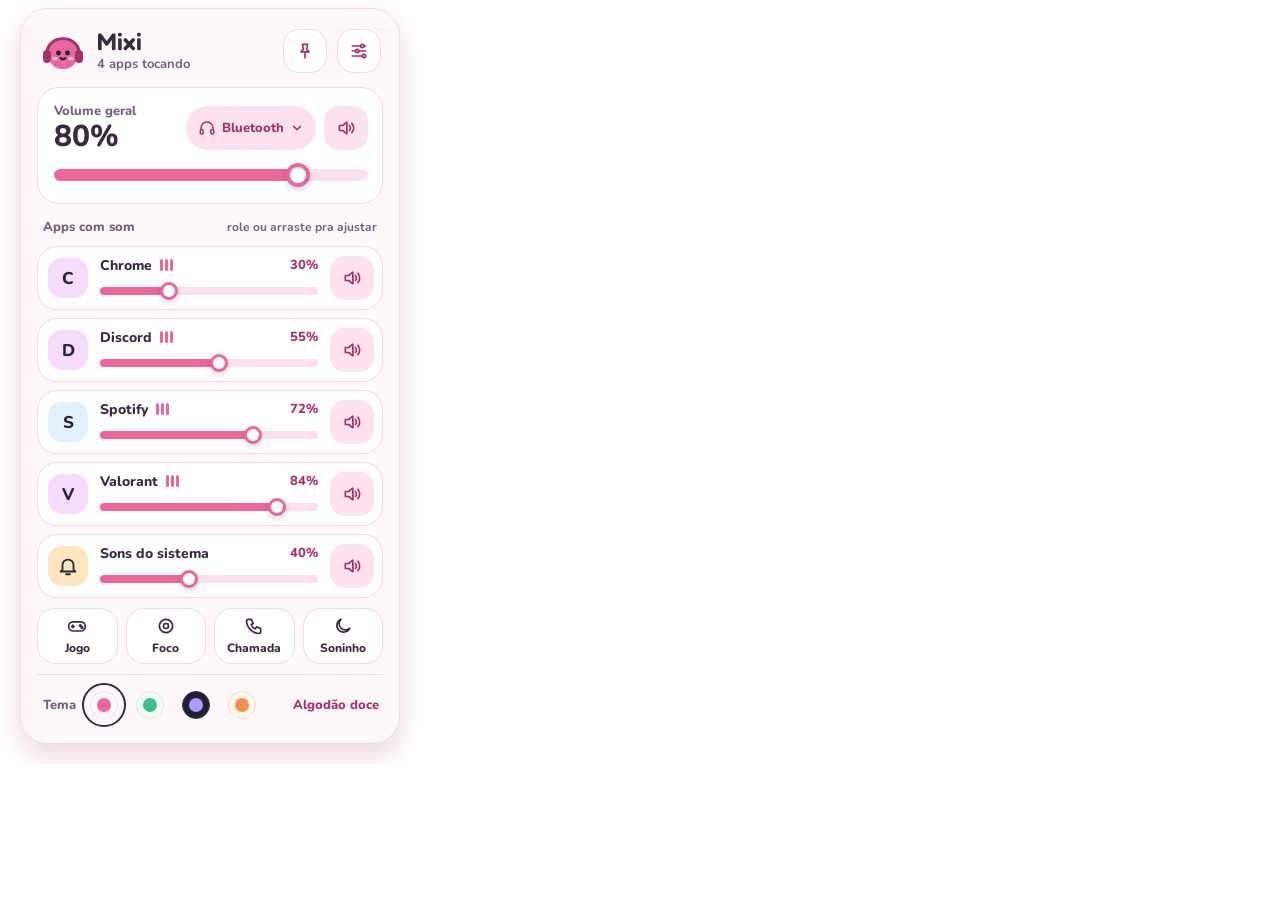
==== ui/index.html @ b7170e2e "Mixi: volume de cada app na bandeja do Windows, com troca de saída e temas - Painel na bandeja (Taur" ====
<!doctype html>
<html lang="pt-BR" data-theme="algodao">
<head>
<meta charset="utf-8">
<title>Mixi</title>
<link rel="preconnect" href="https://fonts.googleapis.com">
<link rel="stylesheet" href="https://fonts.googleapis.com/css2?family=Fredoka:wght@500;600&amp;family=Nunito:wght@500;600;700;800&amp;display=swap">
<link rel="stylesheet" href="style.css">
</head>
<body>
<main id="panel" class="panel" aria-label="Mixi, volume dos apps">

  <header class="head">
    <svg class="mascot" viewBox="0 0 48 48" aria-hidden="true">
      <path class="m-band" d="M8 27 C8 7, 40 7, 40 27"></path>
      <rect class="m-body" x="10" y="13" width="28" height="29" rx="13"></rect>
      <rect class="m-cup" x="4" y="23" width="8" height="13" rx="4"></rect>
      <rect class="m-cup" x="36" y="23" width="8" height="13" rx="4"></rect>
      <g class="m-eyes"><circle cx="19.5" cy="26" r="2.4"></circle><circle cx="28.5" cy="26" r="2.4"></circle></g>
      <ellipse class="m-cheek" cx="16" cy="31.5" rx="2.8" ry="1.8"></ellipse>
      <ellipse class="m-cheek" cx="32" cy="31.5" rx="2.8" ry="1.8"></ellipse>
      <path class="m-smile" d="M21.5 31 q2.5 2.6 5 0"></path>
    </svg>
    <div class="title">
      <div class="brand">Mixi</div>
      <div id="liveLabel" class="sub">carregando…</div>
    </div>
    <button id="pinBtn" class="icon-btn" aria-label="Manter painel aberto" aria-pressed="false" title="Manter aberto">
      <svg viewBox="0 0 24 24" aria-hidden="true"><path d="M9 4h6l-1 6 3 3H7l3-3z"></path><path d="M12 13v7"></path></svg>
    </button>
    <button id="menuBtn" class="icon-btn" aria-label="Configurações" aria-haspopup="true" aria-expanded="false" title="Configurações">
      <svg viewBox="0 0 24 24" aria-hidden="true"><path d="M4 6h10M18 6h2M4 12h4M12 12h8M4 18h12"></path><circle cx="16" cy="6" r="2"></circle><circle cx="10" cy="12" r="2"></circle><circle cx="18" cy="18" r="2"></circle></svg>
    </button>

    <div id="menu" class="menu" role="menu" hidden>
      <label class="menu-item switch">
        <span>Iniciar com o Windows</span>
        <input id="autostart" type="checkbox" role="menuitemcheckbox">
        <span class="knob" aria-hidden="true"></span>
      </label>
      <button class="menu-item" role="menuitem" data-action="mixer">Abrir mixer do Windows</button>
      <button class="menu-item" role="menuitem" data-action="sound">Configurações de som</button>
      <button class="menu-item danger" role="menuitem" data-action="quit">Sair do Mixi</button>
    </div>
  </header>

  <section class="card master" aria-label="Volume geral">
    <div class="master-top">
      <div class="master-text">
        <div class="label">Volume geral</div>
        <div id="masterLabel" class="big">–</div>
      </div>
      <button id="deviceBtn" class="pill" title="Trocar saída de áudio" aria-haspopup="true" aria-expanded="false">
        <span id="deviceIcon" class="pill-icon" aria-hidden="true"></span>
        <span id="deviceName">Saída</span>
        <svg class="chev" viewBox="0 0 24 24" aria-hidden="true"><path d="M6 9l6 6 6-6"></path></svg>
      </button>
      <button id="masterMute" class="icon-btn mute" aria-label="Silenciar tudo" aria-pressed="false"></button>
    </div>
    <input id="masterSlider" class="slider big-slider" type="range" min="0" max="100" value="0" aria-label="Volume geral">

    <div id="outMenu" class="menu out-menu" role="menu" aria-label="Saída de áudio" hidden>
      <div class="menu-title">Tocar som em</div>
      <div id="outList" class="out-list"></div>
      <button class="menu-item subtle" role="menuitem" data-action="sound">Configurações de som</button>
    </div>
  </section>

  <div class="section-head">
    <span>Apps com som</span>
    <span class="hint">role ou arraste pra ajustar</span>
  </div>

  <section id="apps" class="apps" aria-label="Volume por app"></section>

  <div id="modes" class="modes" role="group" aria-label="Modos rápidos"></div>

  <footer class="foot">
    <span class="label">Tema</span>
    <div id="themes" class="themes" role="group" aria-label="Tema"></div>
    <span id="themeName" class="theme-name"></span>
  </footer>
</main>
<script src="app.js"></script>
</body>
</html>
---- ui/style.css ----
/* ---------- temas ---------- */
:root, [data-theme="algodao"] {
  --bg: #FFF8FB; --surface: #FFFFFF; --text: #3A2A3F; --sub: #76607C;
  --accent: #E8679F; --soft: #FBE2EE; --ink: #A3326B; --on-accent: #4A1030;
  --muted-fill: #DCC9D3; --border: #F2DAE6; --cheek: #FFC4DC;
  --shadow: 0 12px 28px rgba(176, 72, 120, 0.22);
}
[data-theme="menta"] {
  --bg: #F3FBF7; --surface: #FFFFFF; --text: #1F3A30; --sub: #52705F;
  --accent: #3DBE8B; --soft: #D8F3E6; --ink: #1B7451; --on-accent: #0F3D2A;
  --muted-fill: #C4D9CE; --border: #D9EDE2; --cheek: #FFA3B5;
  --shadow: 0 12px 28px rgba(40, 130, 95, 0.22);
}
[data-theme="noite"] {
  --bg: #211D33; --surface: #2C2744; --text: #F4F1FF; --sub: #B8B1D6;
  --accent: #A99BFF; --soft: #3E3762; --ink: #D3CBFF; --on-accent: #1B1730;
  --muted-fill: #5A5378; --border: #3A3457; --cheek: #FF9FC6;
  --shadow: 0 12px 28px rgba(10, 6, 30, 0.5);
}
[data-theme="pessego"] {
  --bg: #FFF6EF; --surface: #FFFFFF; --text: #40281C; --sub: #7A5645;
  --accent: #F4904F; --soft: #FDE4D3; --ink: #A3470F; --on-accent: #4A1F05;
  --muted-fill: #E3CDBE; --border: #F3DDCC; --cheek: #E8564A;
  --shadow: 0 12px 28px rgba(190, 100, 50, 0.22);
}

/* ---------- base ---------- */
* { box-sizing: border-box; }
html, body { margin: 0; background: transparent; overflow: hidden; }
body {
  padding: 8px 20px 20px;
  font-family: 'Nunito', 'Segoe UI Variable Text', 'Segoe UI', system-ui, sans-serif;
  color: var(--text);
  user-select: none;
  -webkit-font-smoothing: antialiased;
}
button { font: inherit; color: inherit; border: 0; background: none; padding: 0; margin: 0; cursor: pointer; }
button:focus-visible, input:focus-visible + .knob { outline: 3px solid var(--text); outline-offset: 2px; }
svg { display: block; }
[hidden] { display: none !important; }

/* ---------- painel ---------- */
.panel {
  position: relative;
  width: 380px;
  padding: 16px;
  display: flex; flex-direction: column; gap: 10px;
  background: var(--bg);
  border: 1px solid var(--border);
  border-radius: 28px;
  box-shadow: var(--shadow);
  transition: background-color .25s ease, border-color .25s ease;
}
.panel.enter { animation: pop-in .22s cubic-bezier(.2, .9, .3, 1.2); }
@keyframes pop-in {
  from { opacity: 0; transform: translateY(14px) scale(.98); }
  to { opacity: 1; transform: none; }
}

/* cabeçalho */
.head { position: relative; display: flex; align-items: center; gap: 10px; padding: 2px; }
.mascot { width: 48px; height: 48px; flex-shrink: 0; }
.m-band { fill: none; stroke: var(--ink); stroke-width: 3.5; stroke-linecap: round; }
.m-body { fill: var(--accent); }
.m-cup { fill: var(--ink); }
.m-eyes { fill: #2B1D2F; transform-origin: 24px 26px; animation: blink 5s infinite; }
.m-cheek { fill: var(--cheek); }
.m-smile { fill: none; stroke: #2B1D2F; stroke-width: 2; stroke-linecap: round; }
@keyframes blink { 0%, 94%, 100% { transform: scaleY(1); } 96% { transform: scaleY(.1); } }
.title { display: flex; flex-direction: column; flex-grow: 1; min-width: 0; }
.brand { font-family: 'Fredoka', 'Nunito', sans-serif; font-weight: 600; font-size: 24px; line-height: 1.1; }
.sub { font-size: 13px; font-weight: 700; color: var(--sub); }

.icon-btn {
  width: 44px; height: 44px; flex-shrink: 0;
  display: flex; align-items: center; justify-content: center;
  border-radius: 16px;
  background: var(--surface); border: 1px solid var(--border); color: var(--ink);
  transition: transform .12s ease, background-color .15s ease;
}
.icon-btn:hover { transform: translateY(-1px); }
.icon-btn:active { transform: scale(.94); }
.icon-btn svg { width: 20px; height: 20px; fill: none; stroke: currentColor; stroke-width: 2; stroke-linecap: round; stroke-linejoin: round; }
.icon-btn[aria-pressed="true"], .icon-btn[aria-expanded="true"] { background: var(--accent); border-color: var(--accent); color: var(--on-accent); }

/* menu de configurações */
.menu {
  position: absolute; top: 52px; right: 0; z-index: 10;
  width: 240px; padding: 6px;
  display: flex; flex-direction: column; gap: 2px;
  background: var(--surface); border: 1px solid var(--border); border-radius: 18px;
  box-shadow: var(--shadow);
}
.menu-item {
  display: flex; align-items: center; justify-content: space-between; gap: 10px;
  min-height: 40px; padding: 0 12px; border-radius: 12px;
  font-size: 14px; font-weight: 700; text-align: left; cursor: pointer;
}
.menu-item:hover { background: var(--soft); }
.menu-item.danger { color: var(--ink); }
.switch input { position: absolute; opacity: 0; pointer-events: none; }
.knob { position: relative; width: 38px; height: 22px; flex-shrink: 0; border-radius: 999px; background: var(--muted-fill); transition: background-color .15s; }
.knob::after { content: ""; position: absolute; top: 3px; left: 3px; width: 16px; height: 16px; border-radius: 50%; background: #fff; transition: transform .15s; }
.switch input:checked + .knob { background: var(--accent); }
.switch input:checked + .knob::after { transform: translateX(16px); }

/* menu de saídas de áudio */
.out-menu { top: 66px; right: 12px; width: 300px; }
.menu-title { padding: 6px 12px 4px; font-size: 12px; font-weight: 800; color: var(--sub); }
.out-list { display: flex; flex-direction: column; gap: 2px; }
.out-item { justify-content: flex-start; min-height: 48px; width: 100%; }
.out-item .out-icon { width: 32px; height: 32px; flex-shrink: 0; display: flex; align-items: center; justify-content: center; border-radius: 11px; background: var(--soft); color: var(--ink); }
.out-item .out-icon svg { width: 18px; height: 18px; fill: none; stroke: currentColor; stroke-width: 2; stroke-linecap: round; stroke-linejoin: round; }
.out-item .out-text { display: flex; flex-direction: column; min-width: 0; flex-grow: 1; line-height: 1.2; }
.out-item .out-name { white-space: nowrap; overflow: hidden; text-overflow: ellipsis; }
.out-item .out-detail { font-size: 12px; font-weight: 600; color: var(--sub); white-space: nowrap; overflow: hidden; text-overflow: ellipsis; }
.out-item .out-check { width: 20px; height: 20px; flex-shrink: 0; fill: none; stroke: var(--ink); stroke-width: 2.6; stroke-linecap: round; stroke-linejoin: round; visibility: hidden; }
.out-item[aria-checked="true"] { background: var(--soft); }
.out-item[aria-checked="true"] .out-icon { background: var(--accent); color: var(--on-accent); }
.out-item[aria-checked="true"] .out-check { visibility: visible; }
.out-item.busy { opacity: .6; pointer-events: none; }
.menu-item.subtle { margin-top: 4px; border-top: 1px solid var(--border); border-radius: 0 0 12px 12px; font-size: 13px; color: var(--ink); }
.pill[aria-expanded="true"] { background: var(--accent); color: var(--on-accent); }
.pill-icon { display: flex; }

/* cartão do volume geral */
.card { background: var(--surface); border: 1px solid var(--border); border-radius: 22px; }
.master { position: relative; padding: 14px 14px 16px 16px; display: flex; flex-direction: column; gap: 10px; }
.master-top { display: flex; align-items: center; gap: 8px; }
.master-text { display: flex; flex-direction: column; flex-grow: 1; min-width: 0; }
.label { font-size: 13px; font-weight: 800; color: var(--sub); }
.big { font-size: 30px; font-weight: 800; line-height: 1.1; font-variant-numeric: tabular-nums; }
.pill {
  height: 44px; max-width: 150px; padding: 0 12px;
  display: flex; align-items: center; gap: 6px;
  border-radius: 999px; background: var(--soft); color: var(--ink);
  font-size: 13px; font-weight: 800;
}
.pill span { white-space: nowrap; overflow: hidden; text-overflow: ellipsis; }
.pill svg { width: 18px; height: 18px; flex-shrink: 0; fill: none; stroke: currentColor; stroke-width: 2; stroke-linecap: round; stroke-linejoin: round; }
.pill .chev { width: 14px; height: 14px; stroke-width: 2.6; }

/* sliders */
.slider {
  --v: 50%; --fill: var(--accent);
  -webkit-appearance: none; appearance: none;
  width: 100%; height: 20px; margin: 0; background: transparent; cursor: pointer;
}
.slider::-webkit-slider-runnable-track {
  height: 8px; border-radius: 999px;
  background: linear-gradient(to right, var(--fill) 0 var(--v), var(--soft) var(--v) 100%);
}
.slider::-webkit-slider-thumb {
  -webkit-appearance: none; appearance: none;
  width: 18px; height: 18px; margin-top: -5px; border-radius: 50%;
  background: #fff; border: 3px solid var(--fill);
  box-shadow: 0 2px 6px rgba(0, 0, 0, .18);
  transition: transform .12s ease;
}
.slider:hover::-webkit-slider-thumb, .slider:active::-webkit-slider-thumb { transform: scale(1.15); }
.slider:focus-visible { outline: none; }
.slider:focus-visible::-webkit-slider-thumb { outline: 3px solid var(--text); outline-offset: 2px; }
.big-slider { height: 24px; }
.big-slider::-webkit-slider-runnable-track { height: 12px; }
.big-slider::-webkit-slider-thumb { width: 24px; height: 24px; margin-top: -6px; border-width: 4px; }
.is-muted .slider, .slider.is-muted { --fill: var(--muted-fill); }

/* lista de apps */
.section-head { display: flex; align-items: center; justify-content: space-between; padding: 4px 6px 0; font-size: 13px; font-weight: 800; color: var(--sub); }
.section-head .hint { font-size: 12px; font-weight: 700; }
.apps {
  display: flex; flex-direction: column; gap: 8px;
  max-height: 382px; overflow-y: auto; margin-right: -6px; padding-right: 6px;
}
.apps::-webkit-scrollbar { width: 6px; }
.apps::-webkit-scrollbar-thumb { background: var(--border); border-radius: 3px; }
.row {
  display: flex; align-items: center; gap: 12px;
  padding: 8px 8px 8px 10px;
  background: var(--surface); border: 1px solid var(--border); border-radius: 20px;
  animation: row-in .2s ease;
}
@keyframes row-in { from { opacity: 0; transform: translateY(4px); } to { opacity: 1; transform: none; } }
.tile {
  width: 40px; height: 40px; flex-shrink: 0;
  display: flex; align-items: center; justify-content: center;
  border-radius: 14px; color: #2B2440; font-weight: 800; font-size: 17px;
}
.tile img { width: 26px; height: 26px; }
.tile svg { width: 22px; height: 22px; fill: none; stroke: currentColor; stroke-width: 2; stroke-linecap: round; stroke-linejoin: round; }
.mid { display: flex; flex-direction: column; gap: 6px; flex-grow: 1; min-width: 0; }
.line { display: flex; align-items: center; gap: 8px; height: 20px; }
.name { font-size: 14px; font-weight: 800; white-space: nowrap; overflow: hidden; text-overflow: ellipsis; }
.pct { margin-left: auto; font-size: 13px; font-weight: 800; color: var(--ink); font-variant-numeric: tabular-nums; }
.is-muted .name, .is-muted .pct { color: var(--sub); }
.mute { width: 44px; height: 44px; border-radius: 15px; background: var(--soft); border-color: transparent; }
.mute[aria-pressed="true"] { background: var(--accent); color: var(--on-accent); }
.empty { padding: 22px 12px; text-align: center; font-size: 14px; font-weight: 700; color: var(--sub); background: var(--surface); border: 1px dashed var(--border); border-radius: 20px; }

/* barrinhas de "tocando" */
.eq { display: none; align-items: flex-end; gap: 2px; height: 12px; }
.playing .eq { display: flex; }
.eq i { display: block; width: 3px; height: 12px; border-radius: 2px; background: var(--accent); transform-origin: 50% 100%; animation: bounce 900ms ease-in-out infinite; }
.eq i:nth-child(2) { animation-delay: -300ms; animation-duration: 700ms; }
.eq i:nth-child(3) { animation-delay: -600ms; animation-duration: 1100ms; }
@keyframes bounce { 0%, 100% { transform: scaleY(.35); } 50% { transform: scaleY(1); } }

/* modos */
.modes { display: grid; grid-template-columns: repeat(4, minmax(0, 1fr)); gap: 8px; }
.mode {
  height: 56px; display: flex; flex-direction: column; align-items: center; justify-content: center; gap: 4px;
  border-radius: 18px; background: var(--surface); border: 1px solid var(--border);
  font-size: 12px; font-weight: 800; transition: transform .12s ease, background-color .15s;
}
.mode:hover { transform: translateY(-1px); }
.mode:active { transform: scale(.96); }
.mode svg { width: 20px; height: 20px; fill: none; stroke: currentColor; stroke-width: 2; stroke-linecap: round; stroke-linejoin: round; }
.mode[aria-pressed="true"] { background: var(--accent); border-color: var(--accent); color: var(--on-accent); }

/* rodapé de temas */
.foot { display: flex; align-items: center; gap: 2px; padding: 8px 4px 0 6px; border-top: 1px solid var(--border); }
.foot .label { margin-right: 4px; }
.themes { display: flex; gap: 2px; }
.swatch { width: 44px; height: 44px; border-radius: 50%; display: flex; align-items: center; justify-content: center; border: 2px solid transparent; }
.swatch[aria-pressed="true"] { border-color: var(--text); }
.swatch span { width: 28px; height: 28px; border-radius: 50%; display: flex; align-items: center; justify-content: center; }
.swatch span::after { content: ""; width: 14px; height: 14px; border-radius: 50%; background: var(--sw-accent); }
.theme-name { margin-left: auto; font-size: 13px; font-weight: 800; color: var(--ink); }

/* Painel fechado: nada anima (a WebView continua desenhando mesmo com a janela escondida). */
.asleep *, .asleep *::before, .asleep *::after { animation-play-state: paused !important; }
.asleep .eq { display: none !important; }

@media (prefers-reduced-motion: reduce) {
  *, *::before, *::after { animation: none !important; transition: none !important; }
}
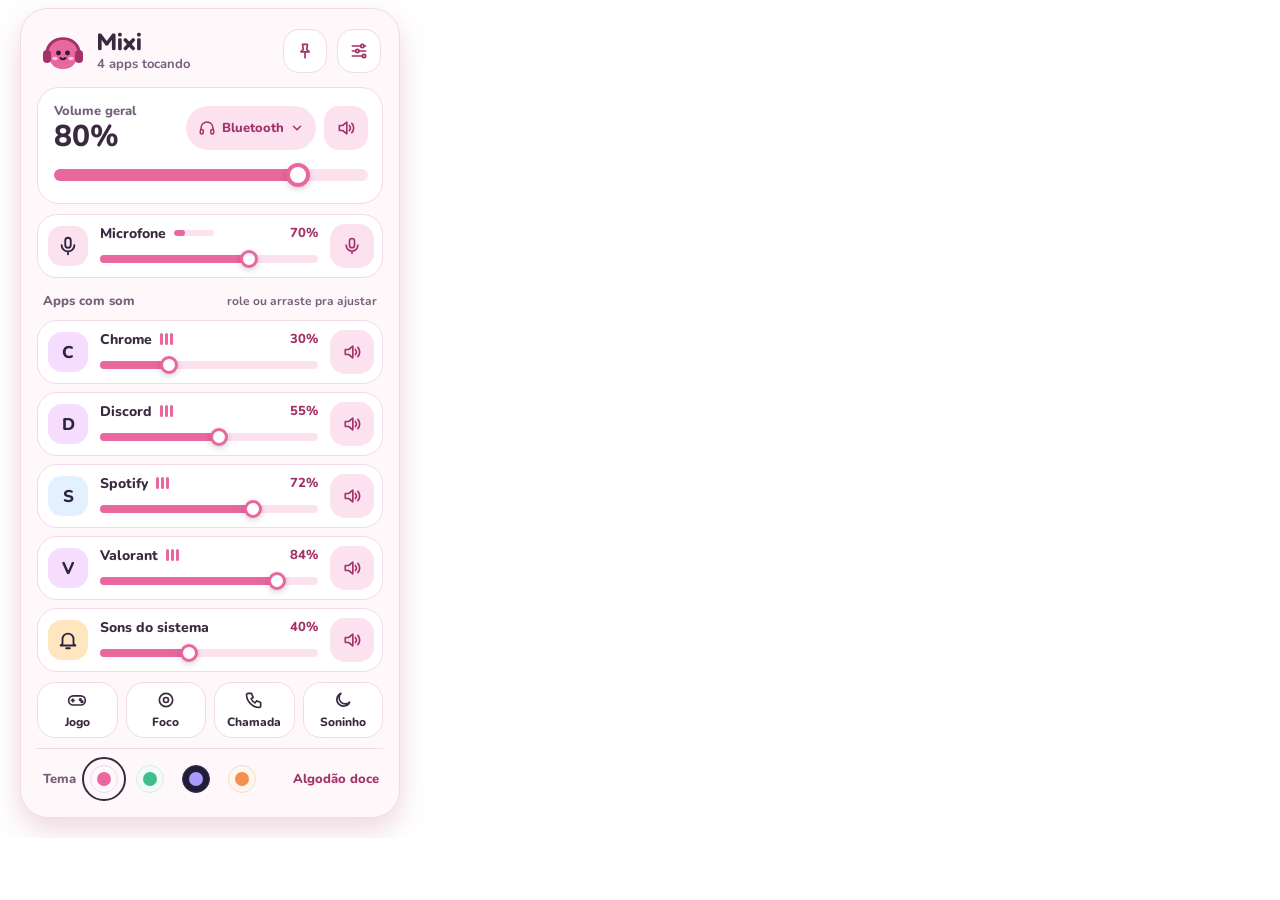
==== commit ab332076: "Microfone, atalhos do seu jeito e mascote que reage na bandeja - Microfone no painel: volume, mudo (" ====
--- a/ui/index.html
+++ b/ui/index.html
@@ -20,6 +20,7 @@
       <ellipse class="m-cheek" cx="16" cy="31.5" rx="2.8" ry="1.8"></ellipse>
       <ellipse class="m-cheek" cx="32" cy="31.5" rx="2.8" ry="1.8"></ellipse>
       <path class="m-smile" d="M21.5 31 q2.5 2.6 5 0"></path>
+      <path class="m-mouth-muted" d="M21.5 32 h5"></path>
     </svg>
     <div class="title">
       <div class="brand">Mixi</div>
@@ -38,6 +39,10 @@
         <input id="autostart" type="checkbox" role="menuitemcheckbox">
         <span class="knob" aria-hidden="true"></span>
       </label>
+      <button class="menu-item" role="menuitem" data-action="hotkeys">
+        <span>Atalhos de teclado</span>
+        <svg class="menu-chev" viewBox="0 0 24 24" aria-hidden="true"><path d="M9 6l6 6-6 6"></path></svg>
+      </button>
       <button class="menu-item" role="menuitem" data-action="mixer">Abrir mixer do Windows</button>
       <button class="menu-item" role="menuitem" data-action="sound">Configurações de som</button>
       <button class="menu-item danger" role="menuitem" data-action="quit">Sair do Mixi</button>
@@ -66,6 +71,21 @@
     </div>
   </section>
 
+  <section id="micCard" class="row mic-row" aria-label="Microfone" hidden>
+    <div class="tile mic-tile" aria-hidden="true">
+      <svg viewBox="0 0 24 24"><rect x="9" y="3" width="6" height="11" rx="3"></rect><path d="M5 11a7 7 0 0 0 14 0M12 18v3"></path></svg>
+    </div>
+    <div class="mid">
+      <div class="line">
+        <span id="micName" class="name">Microfone</span>
+        <span class="mic-level" aria-hidden="true"><i id="micLevel"></i></span>
+        <span id="micPct" class="pct"></span>
+      </div>
+      <input id="micSlider" class="slider" type="range" min="0" max="100" aria-label="Volume do microfone">
+    </div>
+    <button id="micMute" class="icon-btn mute" aria-pressed="false" title="Ctrl+Alt+M"></button>
+  </section>
+
   <div class="section-head">
     <span>Apps com som</span>
     <span class="hint">role ou arraste pra ajustar</span>
@@ -74,6 +94,31 @@
   <section id="apps" class="apps" aria-label="Volume por app"></section>
 
   <div id="modes" class="modes" role="group" aria-label="Modos rápidos"></div>
+
+  <section id="hkView" class="hk-view" aria-label="Atalhos de teclado" hidden>
+    <div class="hk-top">
+      <button id="hkBack" class="icon-btn" aria-label="Voltar">
+        <svg viewBox="0 0 24 24" aria-hidden="true"><path d="M15 6l-6 6 6 6"></path></svg>
+      </button>
+      <div class="hk-title">
+        <div class="hk-heading">Atalhos de teclado</div>
+        <div class="sub">funcionam de qualquer lugar</div>
+      </div>
+      <label class="switch switch-only" title="Ligar ou desligar todos">
+        <input id="hkEnabled" type="checkbox" aria-label="Atalhos ligados">
+        <span class="knob" aria-hidden="true"></span>
+      </label>
+    </div>
+    <div id="hkList" class="hk-list"></div>
+    <div class="hk-actions">
+      <button id="hkAdd" class="pill">
+        <svg viewBox="0 0 24 24" aria-hidden="true"><path d="M12 5v14M5 12h14"></path></svg>
+        <span>Novo atalho</span>
+      </button>
+      <button id="hkReset" class="link-btn">Restaurar padrão</button>
+    </div>
+    <p class="hk-hint">Clique nas teclas pra gravar outra combinação. Use Ctrl, Alt ou Win junto (ou uma tecla F sozinha). <b>Esc</b> cancela, <b>Backspace</b> apaga.</p>
+  </section>
 
   <footer class="foot">
     <span class="label">Tema</span>
--- a/ui/style.css
+++ b/ui/style.css
@@ -37,6 +37,8 @@
 button { font: inherit; color: inherit; border: 0; background: none; padding: 0; margin: 0; cursor: pointer; }
 button:focus-visible, input:focus-visible + .knob { outline: 3px solid var(--text); outline-offset: 2px; }
 svg { display: block; }
+/* O clique sempre cai no botão, nunca no desenho de dentro (que pode ser trocado). */
+button svg, button span, button img { pointer-events: none; }
 [hidden] { display: none !important; }
 
 /* ---------- painel ---------- */
@@ -65,7 +67,14 @@
 .m-cup { fill: var(--ink); }
 .m-eyes { fill: #2B1D2F; transform-origin: 24px 26px; animation: blink 5s infinite; }
 .m-cheek { fill: var(--cheek); }
-.m-smile { fill: none; stroke: #2B1D2F; stroke-width: 2; stroke-linecap: round; }
+.m-smile, .m-mouth-muted { fill: none; stroke: #2B1D2F; stroke-width: 2; stroke-linecap: round; }
+.m-mouth-muted { display: none; }
+.mic-muted .m-smile { display: none; }
+/* som (volume geral) mudo: os fones do mascote ficam cinza */
+.m-band, .m-cup { transition: stroke .2s ease, fill .2s ease; }
+.sound-muted .m-band { stroke: var(--muted-fill); }
+.sound-muted .m-cup { fill: var(--muted-fill); }
+.mic-muted .m-mouth-muted { display: inline; }
 @keyframes blink { 0%, 94%, 100% { transform: scaleY(1); } 96% { transform: scaleY(.1); } }
 .title { display: flex; flex-direction: column; flex-grow: 1; min-width: 0; }
 .brand { font-family: 'Fredoka', 'Nunito', sans-serif; font-weight: 600; font-size: 24px; line-height: 1.1; }
@@ -103,6 +112,62 @@
 .knob::after { content: ""; position: absolute; top: 3px; left: 3px; width: 16px; height: 16px; border-radius: 50%; background: #fff; transition: transform .15s; }
 .switch input:checked + .knob { background: var(--accent); }
 .switch input:checked + .knob::after { transform: translateX(16px); }
+
+/* menu de configurações */
+.menu { width: 260px; }
+.menu-chev { width: 16px; height: 16px; fill: none; stroke: currentColor; stroke-width: 2.4; stroke-linecap: round; stroke-linejoin: round; }
+
+/* editor de atalhos: ocupa o painel no lugar do conteúdo */
+.panel.editing > :not(.head):not(.hk-view) { display: none !important; }
+.hk-view { display: flex; flex-direction: column; gap: 10px; }
+.hk-top { display: flex; align-items: center; gap: 10px; }
+.hk-title { flex-grow: 1; min-width: 0; }
+.hk-heading { font-size: 18px; font-weight: 800; line-height: 1.2; }
+.switch-only { position: relative; display: flex; padding: 10px 2px; cursor: pointer; }
+.switch-only input { position: absolute; opacity: 0; }
+.hk-list { display: flex; flex-direction: column; gap: 8px; max-height: 470px; overflow-y: auto; margin-right: -6px; padding-right: 6px; }
+.hk-list::-webkit-scrollbar { width: 6px; }
+.hk-list::-webkit-scrollbar-thumb { background: var(--border); border-radius: 3px; }
+.hk-list.off { opacity: .55; }
+.hk-card { display: flex; flex-direction: column; gap: 8px; padding: 10px; background: var(--surface); border: 1px solid var(--border); border-radius: 18px; animation: row-in .2s ease; }
+.hk-card.bad { border-color: var(--accent); }
+.hk-row1, .hk-row2 { display: flex; align-items: center; gap: 8px; }
+.keys {
+  flex-grow: 1; min-height: 40px; display: flex; flex-wrap: wrap; align-items: center; gap: 4px;
+  padding: 4px 8px; border-radius: 12px; background: var(--soft); border: 2px dashed transparent; text-align: left;
+}
+.keys:hover { border-color: var(--accent); }
+.keys.recording { border-color: var(--accent); background: var(--bg); }
+.keys kbd {
+  padding: 3px 8px; border-radius: 8px; background: var(--surface); border: 1px solid var(--border); border-bottom-width: 3px;
+  font: inherit; font-size: 12px; font-weight: 800; color: var(--ink);
+}
+.keys .plus { font-size: 12px; font-weight: 800; color: var(--sub); }
+.keys .ph { font-size: 13px; font-weight: 700; color: var(--sub); }
+.hk-card .del { width: 40px; height: 40px; border-radius: 13px; }
+.hk-card select {
+  flex: 1; min-width: 0; height: 38px; padding: 0 30px 0 10px; border-radius: 12px;
+  border: 1px solid var(--border); background-color: var(--bg); color: var(--text);
+  font: inherit; font-size: 13px; font-weight: 700; appearance: none; cursor: pointer;
+  background-image: url("data:image/svg+xml,%3Csvg xmlns='http://www.w3.org/2000/svg' viewBox='0 0 24 24' fill='none' stroke='%23998aa3' stroke-width='2.6' stroke-linecap='round' stroke-linejoin='round'%3E%3Cpath d='M6 9l6 6 6-6'/%3E%3C/svg%3E");
+  background-repeat: no-repeat; background-position: right 10px center; background-size: 14px;
+}
+.hk-card select:focus-visible { outline: 3px solid var(--text); outline-offset: 1px; }
+.hk-card option { background: var(--surface); color: var(--text); }
+.hk-status { font-size: 12px; font-weight: 800; color: var(--ink); padding: 0 4px; }
+.hk-actions { display: flex; align-items: center; gap: 10px; }
+.hk-actions .pill svg { width: 16px; height: 16px; fill: none; stroke: currentColor; stroke-width: 2.4; stroke-linecap: round; }
+.link-btn { margin-left: auto; padding: 10px 6px; font-size: 13px; font-weight: 800; color: var(--sub); text-decoration: underline; text-underline-offset: 3px; }
+.hk-hint { margin: 0; padding: 0 4px; font-size: 12px; font-weight: 600; line-height: 1.45; color: var(--sub); }
+.hk-hint b { color: var(--ink); }
+
+/* microfone */
+.mic-tile { background: var(--soft); color: var(--ink); }
+.mic-level { width: 40px; height: 6px; flex-shrink: 0; border-radius: 3px; background: var(--soft); overflow: hidden; }
+.mic-level i { display: block; height: 100%; width: 0; border-radius: 3px; background: var(--accent); transition: width .12s linear; }
+.mic-row.is-muted { background: var(--soft); border-color: var(--accent); }
+.mic-row.is-muted .mic-tile { background: var(--accent); color: var(--on-accent); }
+.mic-row.is-muted .pct { color: var(--ink); }
 
 /* menu de saídas de áudio */
 .out-menu { top: 66px; right: 12px; width: 300px; }
@@ -230,6 +295,7 @@
 /* Painel fechado: nada anima (a WebView continua desenhando mesmo com a janela escondida). */
 .asleep *, .asleep *::before, .asleep *::after { animation-play-state: paused !important; }
 .asleep .eq { display: none !important; }
+.asleep .mic-level i { transition: none; }
 
 @media (prefers-reduced-motion: reduce) {
   *, *::before, *::after { animation: none !important; transition: none !important; }
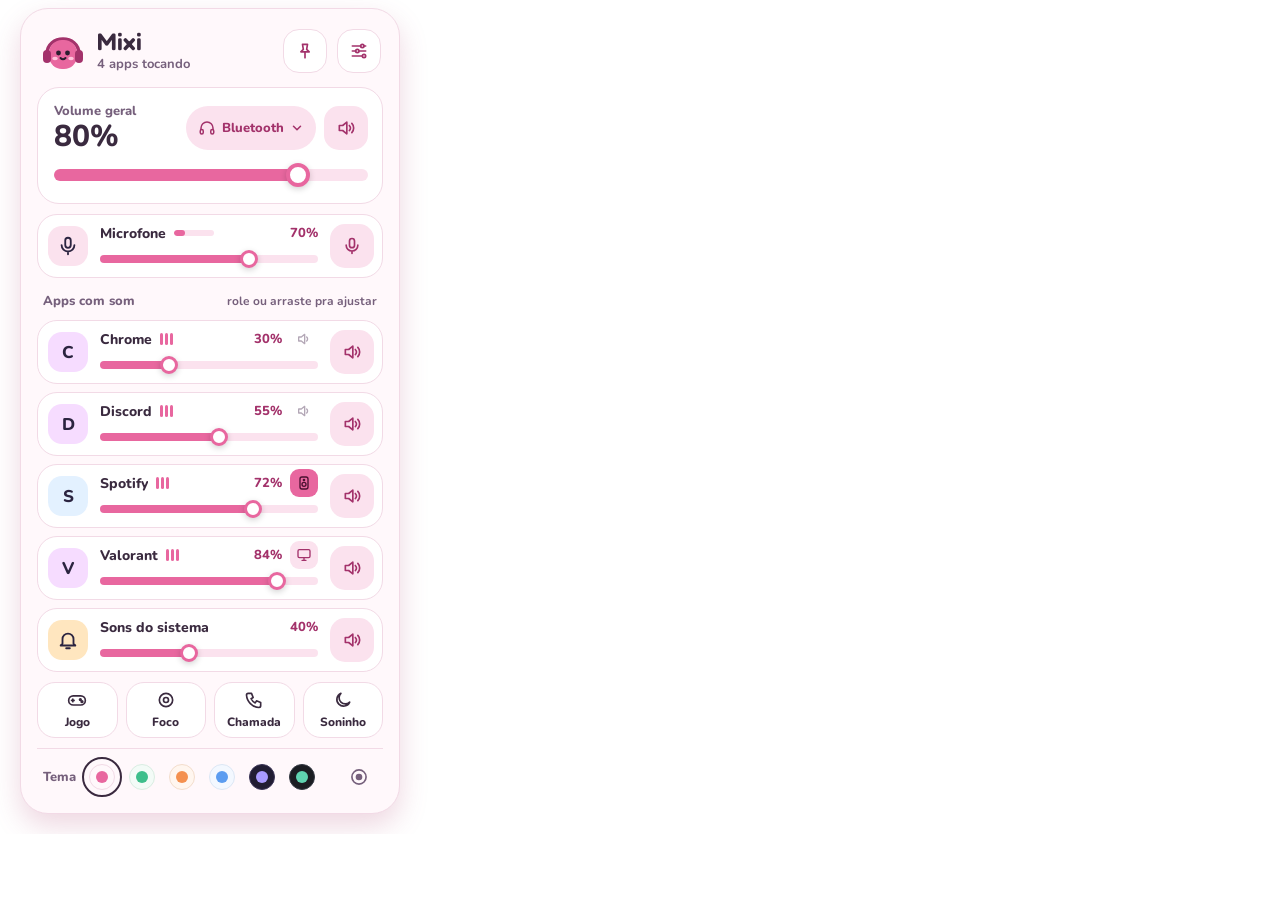
==== commit e855599f: "Mixi 0.2.0: saída por app, automático, seus modos, temas e instalador - Saída por app (AudioPolicyCo" ====
--- a/ui/index.html
+++ b/ui/index.html
@@ -3,8 +3,7 @@
 <head>
 <meta charset="utf-8">
 <title>Mixi</title>
-<link rel="preconnect" href="https://fonts.googleapis.com">
-<link rel="stylesheet" href="https://fonts.googleapis.com/css2?family=Fredoka:wght@500;600&amp;family=Nunito:wght@500;600;700;800&amp;display=swap">
+<link rel="stylesheet" href="fonts/fonts.css">
 <link rel="stylesheet" href="style.css">
 </head>
 <body>
@@ -43,11 +42,33 @@
         <span>Atalhos de teclado</span>
         <svg class="menu-chev" viewBox="0 0 24 24" aria-hidden="true"><path d="M9 6l6 6-6 6"></path></svg>
       </button>
+      <button class="menu-item" role="menuitem" data-action="modes">
+        <span>Modos</span>
+        <svg class="menu-chev" viewBox="0 0 24 24" aria-hidden="true"><path d="M9 6l6 6-6 6"></path></svg>
+      </button>
+      <button class="menu-item" role="menuitem" data-action="auto">
+        <span>Automático</span>
+        <svg class="menu-chev" viewBox="0 0 24 24" aria-hidden="true"><path d="M9 6l6 6-6 6"></path></svg>
+      </button>
+      <label class="menu-item switch">
+        <span>Avisar versão nova</span>
+        <input id="checkUpdates" type="checkbox" role="menuitemcheckbox">
+        <span class="knob" aria-hidden="true"></span>
+      </label>
       <button class="menu-item" role="menuitem" data-action="mixer">Abrir mixer do Windows</button>
       <button class="menu-item" role="menuitem" data-action="sound">Configurações de som</button>
       <button class="menu-item danger" role="menuitem" data-action="quit">Sair do Mixi</button>
+      <div id="versionLine" class="menu-title version-line"></div>
     </div>
   </header>
+
+  <div id="updateBar" class="update-bar" role="status" hidden>
+    <span class="update-text">Tem versão nova: <b id="updateVersion"></b></span>
+    <button id="updateGet" class="pill">Baixar</button>
+    <button id="updateLater" class="update-x" aria-label="Agora não (não avisar mais dessa versão)">
+      <svg viewBox="0 0 24 24" aria-hidden="true"><path d="M6 6l12 12M18 6L6 18"></path></svg>
+    </button>
+  </div>
 
   <section class="card master" aria-label="Volume geral">
     <div class="master-top">
@@ -93,9 +114,116 @@
 
   <section id="apps" class="apps" aria-label="Volume por app"></section>
 
+  <div id="routeMenu" class="menu route-menu" role="menu" hidden>
+    <div id="routeTitle" class="menu-title">Onde esse app toca</div>
+    <div id="routeList" class="out-list"></div>
+    <p class="route-hint">Se o som não trocar na hora, pause e dê play de novo. O Windows lembra a escolha pras próximas vezes.</p>
+  </div>
+
   <div id="modes" class="modes" role="group" aria-label="Modos rápidos"></div>
 
-  <section id="hkView" class="hk-view" aria-label="Atalhos de teclado" hidden>
+  <section id="modesView" class="view auto-view" aria-label="Modos" hidden>
+    <div class="hk-top">
+      <button id="modesBack" class="icon-btn" aria-label="Voltar">
+        <svg viewBox="0 0 24 24" aria-hidden="true"><path d="M15 6l-6 6 6 6"></path></svg>
+      </button>
+      <div class="hk-title">
+        <div class="hk-heading">Modos</div>
+        <div class="sub">os botões que ajustam tudo de uma vez</div>
+      </div>
+    </div>
+    <div class="auto-list">
+      <div id="modeForm" class="auto-card mode-form" hidden>
+        <div class="auto-title" id="mfTitle">Novo modo</div>
+        <input id="mfName" class="auto-input" maxlength="14" placeholder="Nome (ex.: Filme)" aria-label="Nome do modo">
+        <div id="mfIcons" class="icon-pick" role="radiogroup" aria-label="Ícone do modo"></div>
+        <label class="auto-check"><input id="mfMaster" type="checkbox"> <span id="mfMasterLabel">Volume geral</span></label>
+        <div class="auto-desc">Apps que esse modo ajusta (os outros ficam como estão):</div>
+        <div id="mfApps" class="mf-apps"></div>
+        <label id="mfNowRow" class="auto-check"><input id="mfNow" type="checkbox"> <span>Usar os volumes de agora</span></label>
+        <div class="hk-actions">
+          <button id="mfSave" class="pill">Salvar modo</button>
+          <button id="mfCancel" class="link-btn">Cancelar</button>
+        </div>
+      </div>
+      <div id="modeList" class="mode-list"></div>
+    </div>
+    <button id="modeNew" class="pill mode-new">
+      <svg viewBox="0 0 24 24" aria-hidden="true"><path d="M12 5v14M5 12h14"></path></svg>
+      <span>Salvar os volumes de agora como modo</span>
+    </button>
+  </section>
+
+  <section id="autoView" class="view auto-view" aria-label="Automático" hidden>
+    <div class="hk-top">
+      <button id="autoBack" class="icon-btn" aria-label="Voltar">
+        <svg viewBox="0 0 24 24" aria-hidden="true"><path d="M15 6l-6 6 6 6"></path></svg>
+      </button>
+      <div class="hk-title">
+        <div class="hk-heading">Automático</div>
+        <div class="sub">o Mixi cuida sozinho, até fechado</div>
+      </div>
+    </div>
+    <div class="auto-list">
+      <div class="auto-card">
+        <div class="auto-head">
+          <div class="auto-text">
+            <div class="auto-title">Abaixar a música quando alguém fala</div>
+            <div class="auto-desc">Quando alguém fala no Discord, Teams, Zoom ou WhatsApp, a música desce e volta sozinha.</div>
+          </div>
+          <label class="switch switch-only"><input id="duckOn" type="checkbox" aria-label="Abaixar a música quando alguém fala"><span class="knob" aria-hidden="true"></span></label>
+        </div>
+        <div id="duckBody" class="auto-body">
+          <label class="auto-row">
+            <span>Abaixar para</span>
+            <input id="duckLevel" class="slider" type="range" min="5" max="80" step="5" aria-label="Abaixar a música para quanto do volume">
+            <b id="duckLevelLabel">30%</b>
+          </label>
+          <label class="auto-row">
+            <span>O que abaixa</span>
+            <select id="duckWhat" class="auto-select">
+              <option value="music">Só música (Spotify, Deezer…)</option>
+              <option value="music-browser">Música e navegador</option>
+              <option value="all">Tudo, menos a chamada</option>
+            </select>
+          </label>
+        </div>
+      </div>
+
+      <div class="auto-card">
+        <div class="auto-head">
+          <div class="auto-text">
+            <div class="auto-title">Modo automático</div>
+            <div class="auto-desc">Quando um app abre, o Mixi ativa um modo. Ex.: abriu o jogo, entra o modo Jogo.</div>
+          </div>
+          <label class="switch switch-only"><input id="autoOn" type="checkbox" aria-label="Modo automático"><span class="knob" aria-hidden="true"></span></label>
+        </div>
+        <div id="autoBody" class="auto-body">
+          <div id="ruleList" class="rule-list"></div>
+          <button id="ruleAdd" class="pill">
+            <svg viewBox="0 0 24 24" aria-hidden="true"><path d="M12 5v14M5 12h14"></path></svg>
+            <span>Nova regra</span>
+          </button>
+          <label class="auto-check"><input id="autoRestore" type="checkbox"> <span>Quando o app fechar, voltar os volumes de antes</span></label>
+        </div>
+      </div>
+
+      <div class="auto-card">
+        <div class="auto-text">
+          <div class="auto-title">Apps que o Mixi não mexe</div>
+          <div class="auto-desc">Apps que escutam o som (LEDs, visualizadores, filtros de microfone). Abaixar ou mutar eles faz pararem de reagir, então os modos e o automático deixam eles em paz.</div>
+        </div>
+        <div id="protList" class="chips"></div>
+        <div class="chip-add">
+          <input id="protInput" class="auto-input" list="appChoices" placeholder="app ou nome do .exe" aria-label="App pra proteger">
+          <button id="protAdd" class="pill">Adicionar</button>
+        </div>
+      </div>
+    </div>
+    <datalist id="appChoices"></datalist>
+  </section>
+
+  <section id="hkView" class="view hk-view" aria-label="Atalhos de teclado" hidden>
     <div class="hk-top">
       <button id="hkBack" class="icon-btn" aria-label="Voltar">
         <svg viewBox="0 0 24 24" aria-hidden="true"><path d="M15 6l-6 6 6 6"></path></svg>
@@ -123,7 +251,8 @@
   <footer class="foot">
     <span class="label">Tema</span>
     <div id="themes" class="themes" role="group" aria-label="Tema"></div>
-    <span id="themeName" class="theme-name"></span>
+    <button id="themeAuto" class="theme-auto" aria-haspopup="true" aria-expanded="false"></button>
+    <div id="themeMenu" class="menu theme-menu" role="menu" hidden></div>
   </footer>
 </main>
 <script src="app.js"></script>
--- a/ui/fonts/fonts.css
+++ b/ui/fonts/fonts.css
@@ -0,0 +1,43 @@
+/* Nunito e Fredoka (SIL Open Font License 1.1), embutidas: o Mixi não precisa de internet pra fonte. */
+
+/* Fredoka · latin-ext */
+@font-face {
+  font-family: 'Fredoka';
+  font-style: normal;
+  font-weight: 500 600;
+  font-stretch: 100%;
+  font-display: swap;
+  src: url(fredoka-latin-ext.woff2) format('woff2');
+  unicode-range: U+0100-02BA, U+02BD-02C5, U+02C7-02CC, U+02CE-02D7, U+02DD-02FF, U+0304, U+0308, U+0329, U+1D00-1DBF, U+1E00-1E9F, U+1EF2-1EFF, U+2020, U+20A0-20AB, U+20AD-20C4, U+2113, U+2C60-2C7F, U+A720-A7FF;
+}
+
+/* Fredoka · latin */
+@font-face {
+  font-family: 'Fredoka';
+  font-style: normal;
+  font-weight: 500 600;
+  font-stretch: 100%;
+  font-display: swap;
+  src: url(fredoka-latin.woff2) format('woff2');
+  unicode-range: U+0000-00FF, U+0131, U+0152-0153, U+02BB-02BC, U+02C6, U+02DA, U+02DC, U+0304, U+0308, U+0329, U+2000-206F, U+20AC, U+2122, U+2191, U+2193, U+2212, U+2215, U+FEFF, U+FFFD;
+}
+
+/* Nunito · latin-ext */
+@font-face {
+  font-family: 'Nunito';
+  font-style: normal;
+  font-weight: 500 800;
+  font-display: swap;
+  src: url(nunito-latin-ext.woff2) format('woff2');
+  unicode-range: U+0100-02BA, U+02BD-02C5, U+02C7-02CC, U+02CE-02D7, U+02DD-02FF, U+0304, U+0308, U+0329, U+1D00-1DBF, U+1E00-1E9F, U+1EF2-1EFF, U+2020, U+20A0-20AB, U+20AD-20C4, U+2113, U+2C60-2C7F, U+A720-A7FF;
+}
+
+/* Nunito · latin */
+@font-face {
+  font-family: 'Nunito';
+  font-style: normal;
+  font-weight: 500 800;
+  font-display: swap;
+  src: url(nunito-latin.woff2) format('woff2');
+  unicode-range: U+0000-00FF, U+0131, U+0152-0153, U+02BB-02BC, U+02C6, U+02DA, U+02DC, U+0304, U+0308, U+0329, U+2000-206F, U+20AC, U+2122, U+2191, U+2193, U+2212, U+2215, U+FEFF, U+FFFD;
+}
--- a/ui/style.css
+++ b/ui/style.css
@@ -23,6 +23,23 @@
   --muted-fill: #E3CDBE; --border: #F3DDCC; --cheek: #E8564A;
   --shadow: 0 12px 28px rgba(190, 100, 50, 0.22);
 }
+
+[data-theme="ceu"] {
+  --bg: #F3F8FF; --surface: #FFFFFF; --text: #1E2F45; --sub: #52677F;
+  --accent: #5B9CF0; --soft: #DDEBFD; --ink: #2462B5; --on-accent: #0E2747;
+  --muted-fill: #C5D3E4; --border: #DCE7F5; --cheek: #FFB3C7;
+  --shadow: 0 12px 28px rgba(60, 110, 180, 0.22);
+}
+[data-theme="grafite"] {
+  --bg: #1B1D22; --surface: #25282F; --text: #EEF0F4; --sub: #A7ADB9;
+  --accent: #5FD3B0; --soft: #313640; --ink: #8DE6CB; --on-accent: #0D2A22;
+  --muted-fill: #4A505C; --border: #333842; --cheek: #FF9FC6;
+  --shadow: 0 12px 28px rgba(0, 0, 0, 0.5);
+}
+
+/* O Mixi tem os próprios temas: nada de o navegador escurecer a página sozinho.
+   (A media query prefers-color-scheme continua funcionando pro "seguir o Windows".) */
+:root { color-scheme: only light; }
 
 /* ---------- base ---------- */
 * { box-sizing: border-box; }
@@ -118,7 +135,71 @@
 .menu-chev { width: 16px; height: 16px; fill: none; stroke: currentColor; stroke-width: 2.4; stroke-linecap: round; stroke-linejoin: round; }
 
 /* editor de atalhos: ocupa o painel no lugar do conteúdo */
-.panel.editing > :not(.head):not(.hk-view) { display: none !important; }
+.panel.editing > :not(.head):not(.view.open) { display: none !important; }
+
+/* tela Modos */
+.mode-list { display: flex; flex-direction: column; gap: 8px; }
+.mode-item { display: flex; align-items: center; gap: 10px; padding: 10px; background: var(--surface); border: 1px solid var(--border); border-radius: 18px; }
+.mode-item.hidden-mode { opacity: .6; }
+.mode-ic { width: 40px; height: 40px; flex-shrink: 0; display: flex; align-items: center; justify-content: center; border-radius: 14px; background: var(--soft); color: var(--ink); }
+.mode-ic svg, .icon-pick svg { width: 20px; height: 20px; fill: none; stroke: currentColor; stroke-width: 2; stroke-linecap: round; stroke-linejoin: round; }
+.mode-item .auto-text { gap: 2px; }
+.tag { margin-left: 4px; padding: 1px 7px; border-radius: 999px; background: var(--soft); color: var(--ink); font-size: 10px; font-weight: 800; vertical-align: 1px; }
+.mode-item .del, .mode-item .edit { width: 36px; height: 36px; border-radius: 12px; }
+.mode-new { align-self: stretch; justify-content: center; }
+.mode-new svg { width: 16px; height: 16px; fill: none; stroke: currentColor; stroke-width: 2.4; stroke-linecap: round; }
+.mode-form { border-color: var(--accent); }
+.icon-pick { display: grid; grid-template-columns: repeat(6, minmax(0, 1fr)); gap: 6px; }
+.icon-pick button { height: 40px; border-radius: 12px; display: flex; align-items: center; justify-content: center; background: var(--bg); border: 1px solid var(--border); color: var(--ink); }
+.icon-pick button[aria-checked="true"] { background: var(--accent); border-color: var(--accent); color: var(--on-accent); }
+.mf-apps { display: flex; flex-direction: column; gap: 4px; max-height: 200px; overflow-y: auto; }
+.mf-apps .auto-check { justify-content: flex-start; }
+.mf-apps .val { margin-left: auto; color: var(--ink); font-weight: 800; }
+.mf-apps .off { color: var(--sub); font-weight: 700; }
+
+/* tela Automático */
+.auto-view { display: flex; flex-direction: column; gap: 10px; }
+.auto-list { display: flex; flex-direction: column; gap: 10px; max-height: 560px; overflow-y: auto; margin-right: -6px; padding-right: 6px; }
+.auto-list::-webkit-scrollbar { width: 6px; }
+.auto-list::-webkit-scrollbar-thumb { background: var(--border); border-radius: 3px; }
+.auto-card { display: flex; flex-direction: column; gap: 10px; padding: 12px; background: var(--surface); border: 1px solid var(--border); border-radius: 18px; }
+.auto-head { display: flex; align-items: flex-start; gap: 10px; }
+.auto-text { flex-grow: 1; min-width: 0; display: flex; flex-direction: column; gap: 3px; }
+.auto-title { font-size: 14px; font-weight: 800; }
+.auto-desc { font-size: 12px; font-weight: 600; line-height: 1.4; color: var(--sub); }
+.auto-body { display: flex; flex-direction: column; gap: 10px; }
+.auto-body.off { opacity: .5; }
+.auto-row { display: grid; grid-template-columns: 96px minmax(0, 1fr) auto; align-items: center; gap: 10px; font-size: 13px; font-weight: 700; color: var(--sub); }
+.auto-row:has(select) { grid-template-columns: 96px minmax(0, 1fr); }
+.auto-row b { min-width: 36px; text-align: right; color: var(--ink); font-size: 13px; }
+.auto-select, .rule select, .auto-input {
+  min-width: 0; height: 38px; padding: 0 30px 0 10px; border-radius: 12px;
+  border: 1px solid var(--border); background-color: var(--bg); color: var(--text);
+  font: inherit; font-size: 13px; font-weight: 700;
+}
+.auto-select, .rule select {
+  appearance: none; cursor: pointer;
+  background-image: url("data:image/svg+xml,%3Csvg xmlns='http://www.w3.org/2000/svg' viewBox='0 0 24 24' fill='none' stroke='%23998aa3' stroke-width='2.6' stroke-linecap='round' stroke-linejoin='round'%3E%3Cpath d='M6 9l6 6 6-6'/%3E%3C/svg%3E");
+  background-repeat: no-repeat; background-position: right 10px center; background-size: 14px;
+}
+.auto-input { padding-right: 10px; }
+.auto-input::placeholder { color: var(--sub); opacity: .8; }
+.auto-select:focus-visible, .rule select:focus-visible, .auto-input:focus-visible { outline: 3px solid var(--text); outline-offset: 1px; }
+.rule-list { display: flex; flex-direction: column; gap: 8px; }
+.rule { display: grid; grid-template-columns: minmax(0, 1fr) 14px minmax(0, 1fr) 40px; align-items: center; gap: 6px; }
+.rule .arrow { color: var(--sub); font-weight: 800; text-align: center; }
+.rule .del { width: 40px; height: 40px; border-radius: 13px; }
+.rule-empty { font-size: 12px; font-weight: 700; color: var(--sub); padding: 2px 4px; }
+.auto-body .pill { align-self: flex-start; }
+.auto-body .pill svg, .chip-add .pill svg { width: 16px; height: 16px; fill: none; stroke: currentColor; stroke-width: 2.4; stroke-linecap: round; }
+.auto-check { display: flex; align-items: center; gap: 8px; font-size: 13px; font-weight: 700; cursor: pointer; }
+.auto-check input { width: 18px; height: 18px; accent-color: var(--accent); }
+.chips { display: flex; flex-wrap: wrap; gap: 6px; }
+.chip { display: inline-flex; align-items: center; gap: 2px; height: 32px; padding: 0 4px 0 12px; border-radius: 999px; background: var(--soft); color: var(--ink); font-size: 12px; font-weight: 800; }
+.chip button { width: 26px; height: 26px; border-radius: 50%; display: flex; align-items: center; justify-content: center; }
+.chip button:hover { background: var(--bg); }
+.chip svg { width: 12px; height: 12px; fill: none; stroke: currentColor; stroke-width: 2.6; stroke-linecap: round; }
+.chip-add { display: grid; grid-template-columns: minmax(0, 1fr) auto; gap: 8px; }
 .hk-view { display: flex; flex-direction: column; gap: 10px; }
 .hk-top { display: flex; align-items: center; gap: 10px; }
 .hk-title { flex-grow: 1; min-width: 0; }
@@ -168,6 +249,21 @@
 .mic-row.is-muted { background: var(--soft); border-color: var(--accent); }
 .mic-row.is-muted .mic-tile { background: var(--accent); color: var(--on-accent); }
 .mic-row.is-muted .pct { color: var(--ink); }
+
+/* saída por app: botãozinho na linha + menu */
+.route {
+  width: 28px; height: 28px; flex-shrink: 0; border-radius: 9px;
+  display: flex; align-items: center; justify-content: center;
+  color: var(--sub); opacity: .55; transition: opacity .15s, background-color .15s;
+}
+.route svg { width: 16px; height: 16px; fill: none; stroke: currentColor; stroke-width: 2; stroke-linecap: round; stroke-linejoin: round; }
+.row:hover .route, .route:focus-visible { opacity: 1; }
+.route:hover { background: var(--soft); }
+.route.routed { opacity: 1; background: var(--accent); color: var(--on-accent); }
+.route.self { opacity: 1; background: var(--soft); color: var(--ink); }
+.route.off { opacity: 1; background: var(--soft); color: var(--sub); text-decoration: line-through; }
+.route-menu { right: 12px; width: 300px; }
+.route-hint { margin: 4px 0 0; padding: 8px 12px 4px; border-top: 1px solid var(--border); font-size: 12px; font-weight: 600; line-height: 1.4; color: var(--sub); }
 
 /* menu de saídas de áudio */
 .out-menu { top: 66px; right: 12px; width: 300px; }
@@ -188,6 +284,20 @@
 .pill[aria-expanded="true"] { background: var(--accent); color: var(--on-accent); }
 .pill-icon { display: flex; }
 
+/* faixa de versão nova */
+.update-bar {
+  display: flex; align-items: center; gap: 8px; padding: 6px 6px 6px 14px;
+  border-radius: 18px; background: var(--soft); border: 1px solid var(--accent);
+  font-size: 13px; font-weight: 700; animation: row-in .25s ease;
+}
+.update-text { flex-grow: 1; min-width: 0; }
+.update-text b { color: var(--ink); }
+.update-bar .pill { height: 36px; background: var(--accent); color: var(--on-accent); }
+.update-x { width: 32px; height: 32px; border-radius: 10px; display: flex; align-items: center; justify-content: center; color: var(--sub); }
+.update-x:hover { background: var(--bg); }
+.update-x svg { width: 14px; height: 14px; fill: none; stroke: currentColor; stroke-width: 2.6; stroke-linecap: round; }
+.version-line { padding-top: 8px; text-align: center; font-weight: 700; }
+
 /* cartão do volume geral */
 .card { background: var(--surface); border: 1px solid var(--border); border-radius: 22px; }
 .master { position: relative; padding: 14px 14px 16px 16px; display: flex; flex-direction: column; gap: 10px; }
@@ -290,7 +400,20 @@
 .swatch[aria-pressed="true"] { border-color: var(--text); }
 .swatch span { width: 28px; height: 28px; border-radius: 50%; display: flex; align-items: center; justify-content: center; }
 .swatch span::after { content: ""; width: 14px; height: 14px; border-radius: 50%; background: var(--sw-accent); }
-.theme-name { margin-left: auto; font-size: 13px; font-weight: 800; color: var(--ink); }
+.foot { position: relative; }
+.themes { gap: 0; }
+.swatch { width: 40px; height: 40px; }
+.swatch span { width: 26px; height: 26px; }
+.swatch span::after { width: 12px; height: 12px; }
+.theme-auto {
+  margin-left: auto; width: 40px; height: 40px; border-radius: 13px; flex-shrink: 0;
+  display: flex; align-items: center; justify-content: center; color: var(--sub);
+}
+.theme-auto:hover { background: var(--soft); }
+.theme-auto.on, .theme-auto[aria-expanded="true"] { background: var(--accent); color: var(--on-accent); }
+.theme-auto svg, .theme-menu .out-icon svg { width: 20px; height: 20px; fill: none; stroke: currentColor; stroke-width: 2; stroke-linecap: round; stroke-linejoin: round; }
+.theme-menu { top: auto; bottom: 52px; right: 0; width: 300px; }
+.theme-menu .out-detail { white-space: normal; }
 
 /* Painel fechado: nada anima (a WebView continua desenhando mesmo com a janela escondida). */
 .asleep *, .asleep *::before, .asleep *::after { animation-play-state: paused !important; }
